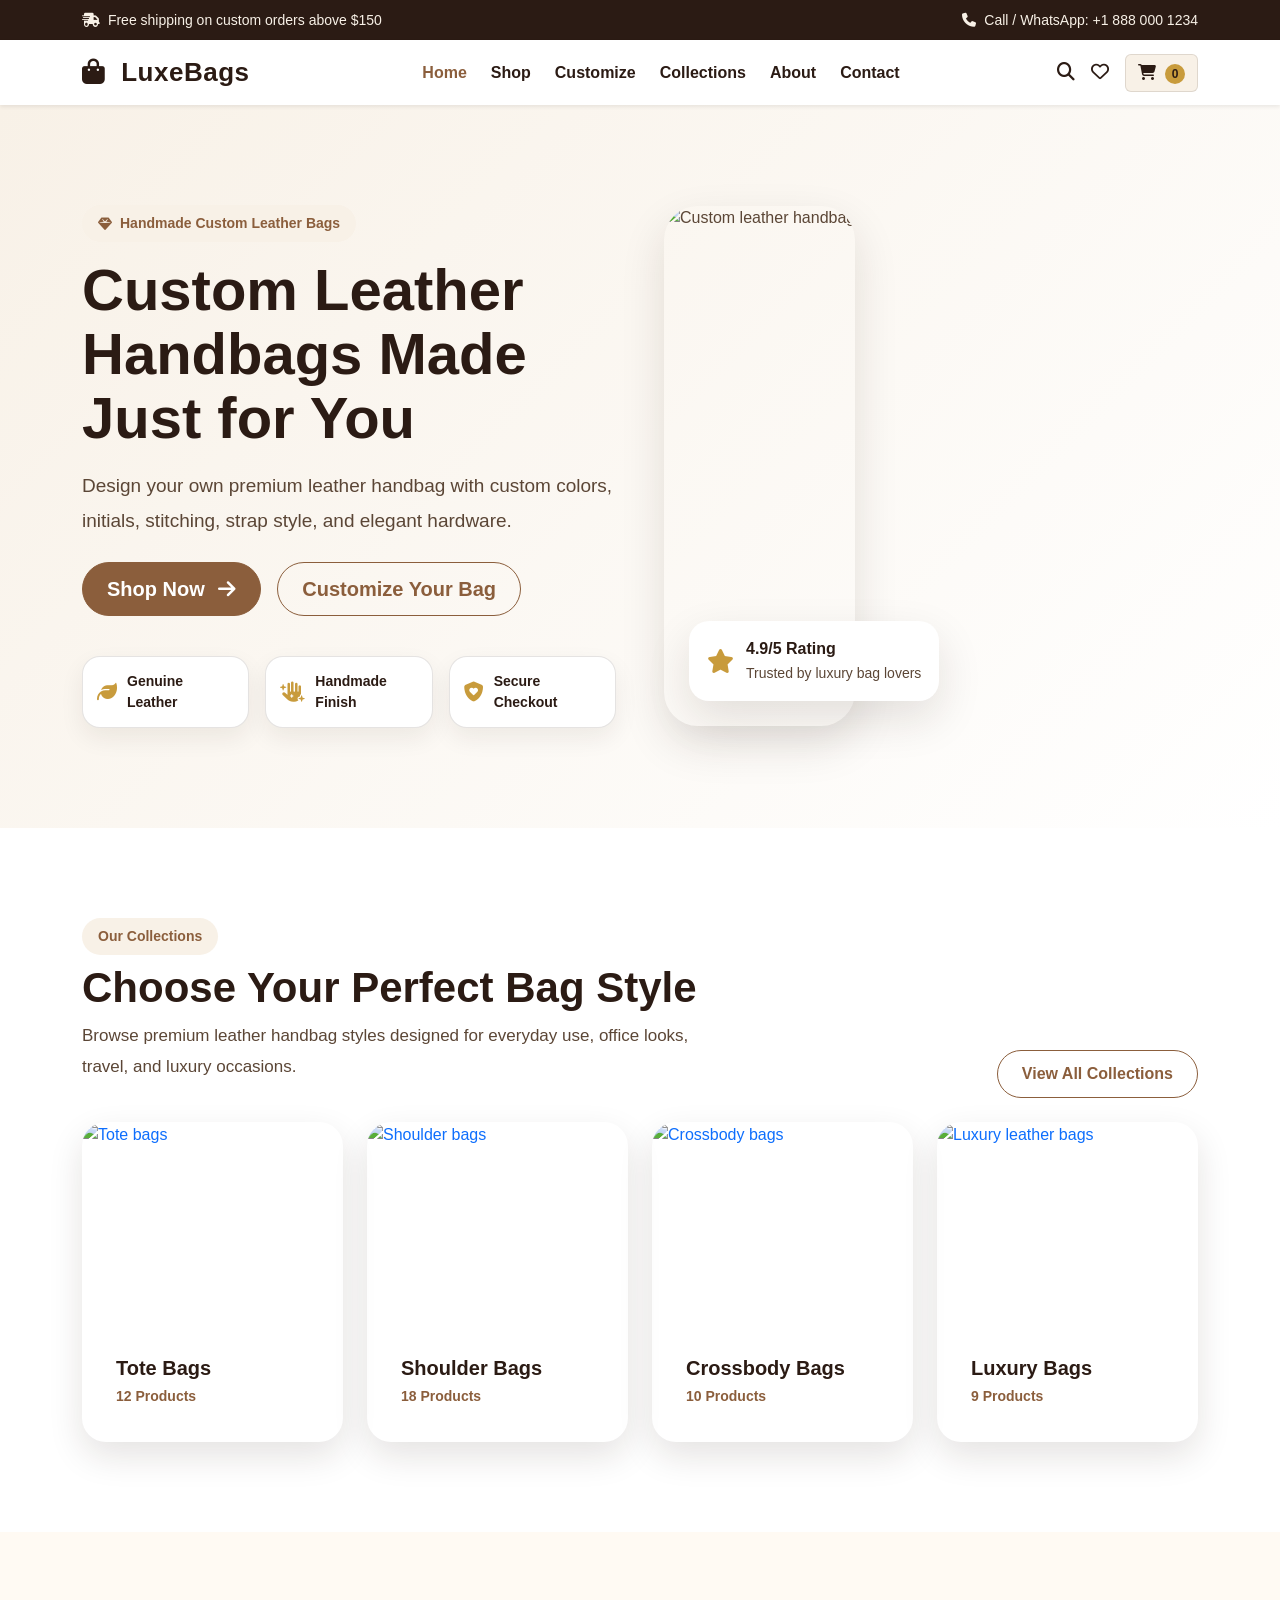
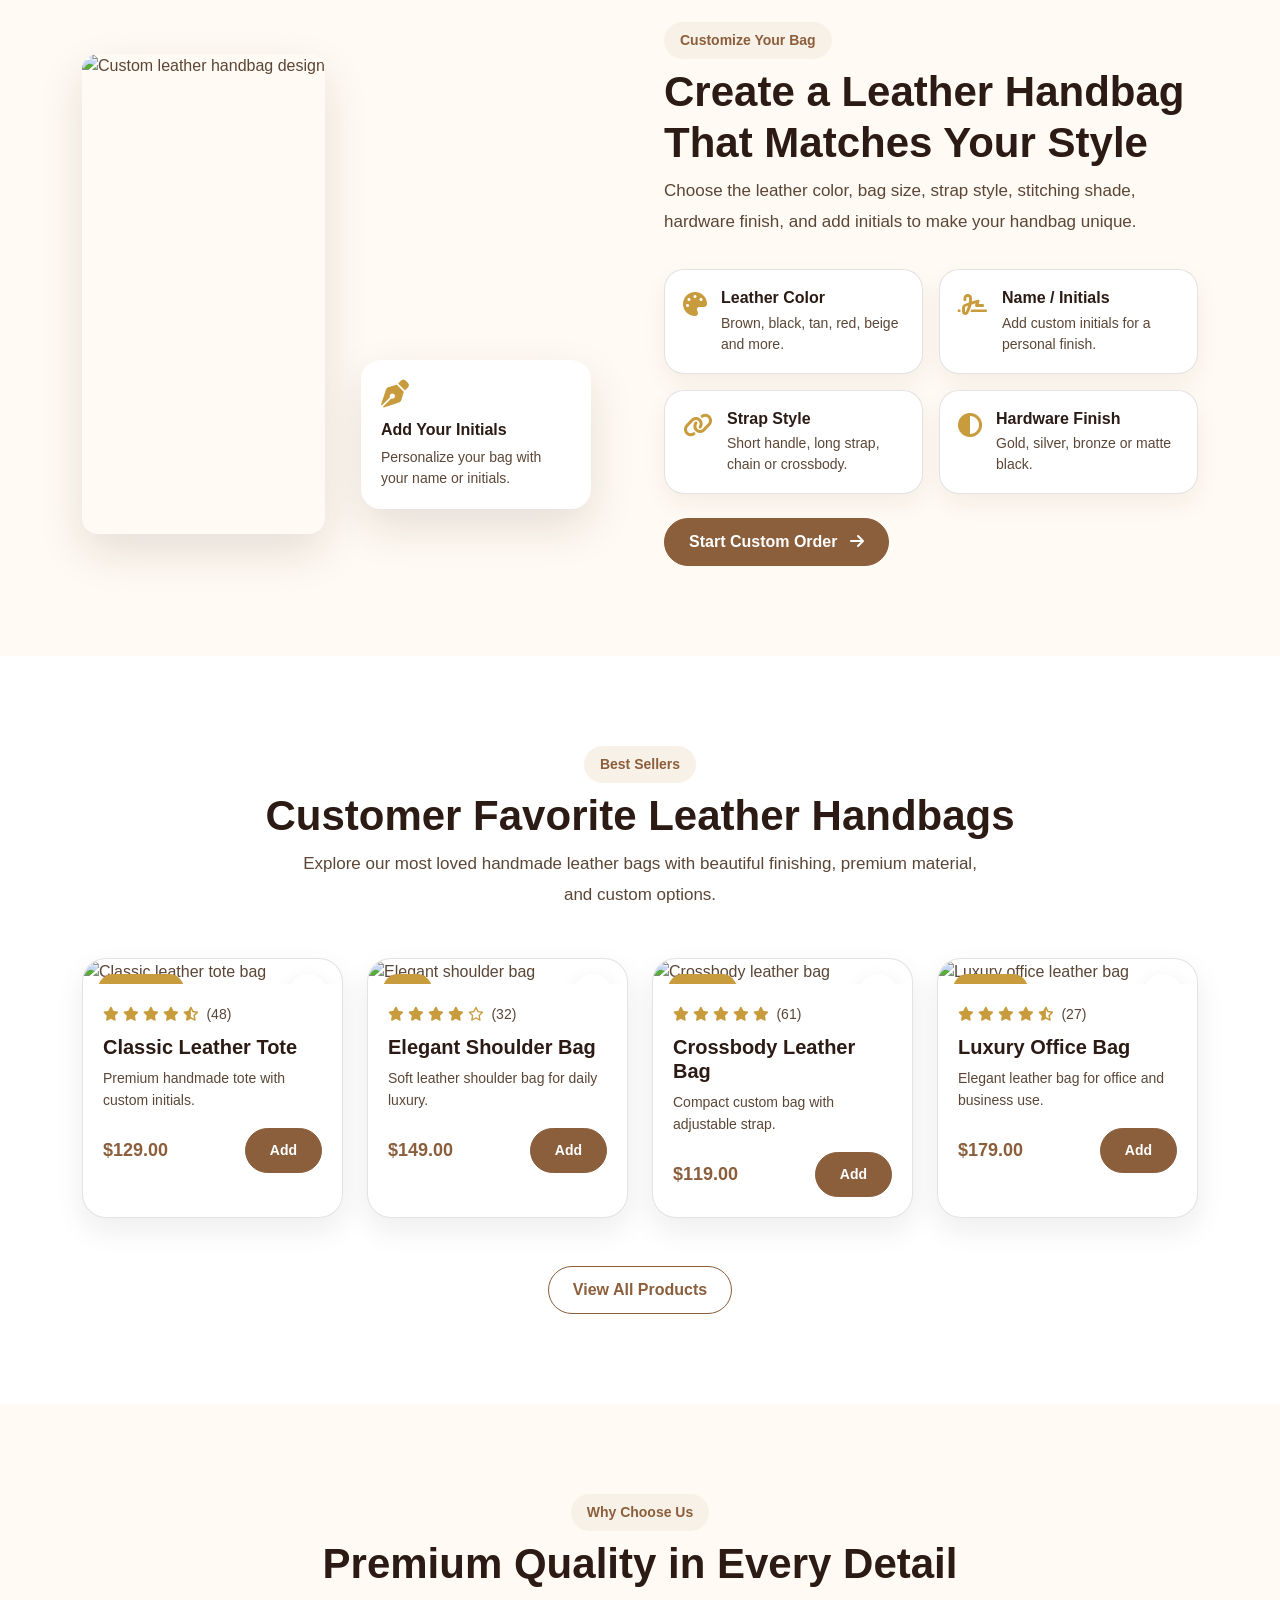
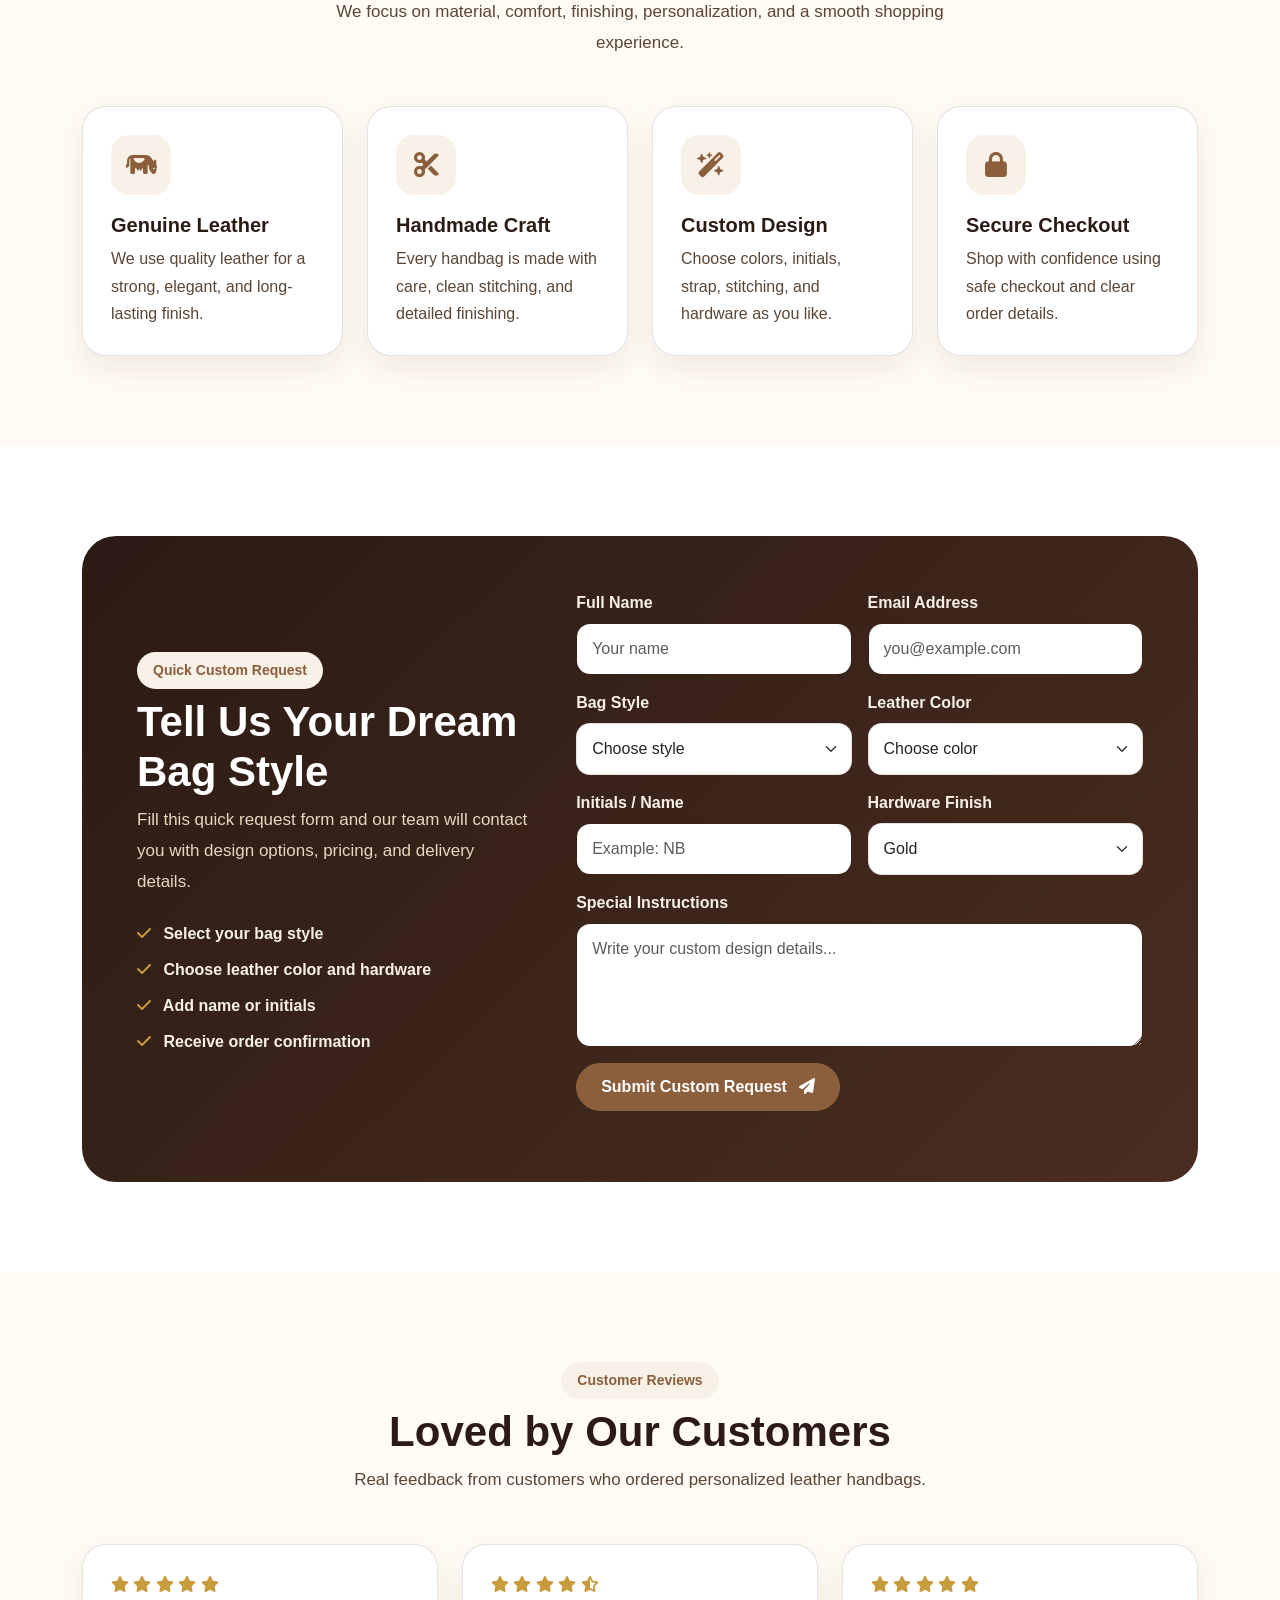
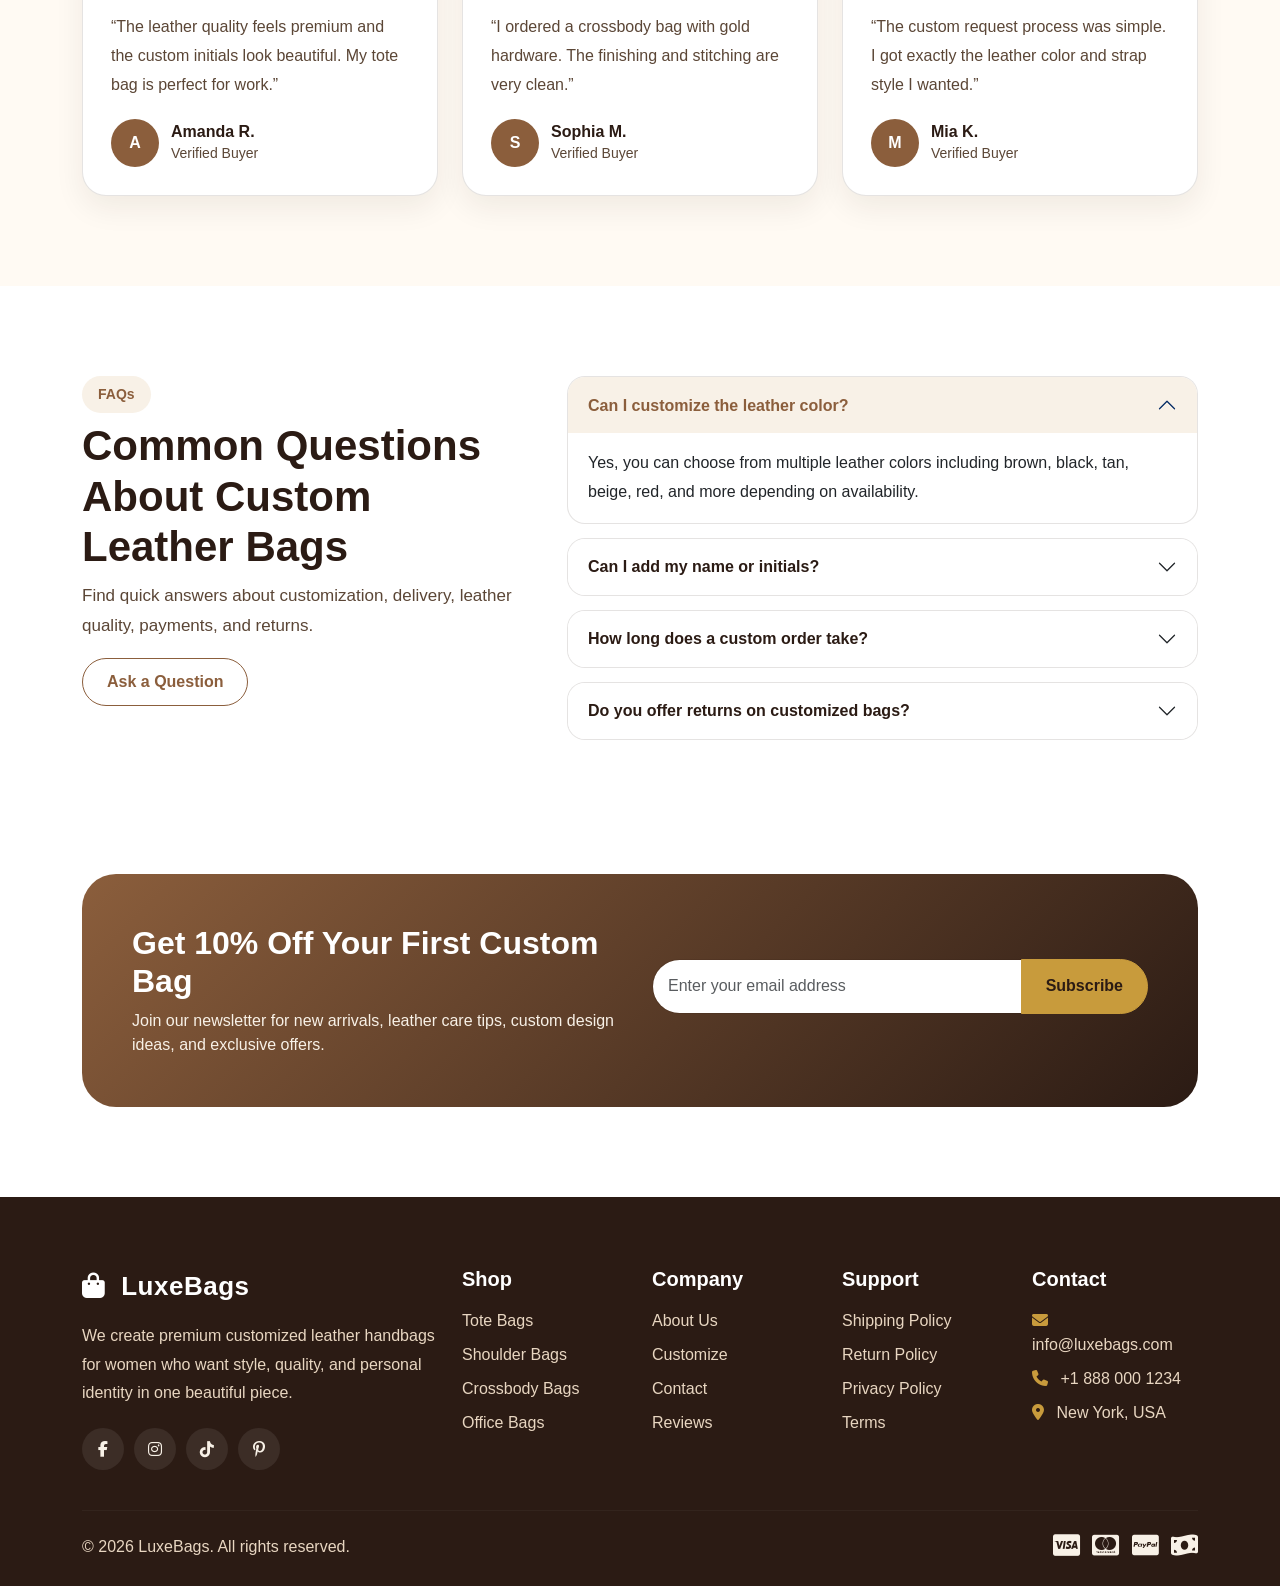
==== index.html @ 312cbdfe "new" ====
<!DOCTYPE html>
<html lang="en">
<head>
  <meta charset="UTF-8" />
  <meta name="viewport" content="width=device-width, initial-scale=1.0" />

  <title>Custom Leather Handbags | Handmade Luxury Bags</title>

  <meta name="description" content="Shop premium customized leather handbags. Choose your style, leather color, initials, strap, and hardware for a bag made just for you." />

  <!-- Bootstrap CSS -->
  <link
    href="https://cdn.jsdelivr.net/npm/bootstrap@5.3.3/dist/css/bootstrap.min.css"
    rel="stylesheet"
  />

  <!-- Font Awesome Icons -->
  <link
    rel="stylesheet"
    href="https://cdnjs.cloudflare.com/ajax/libs/font-awesome/6.5.1/css/all.min.css"
  />

  <!-- Custom CSS -->
  <link rel="stylesheet" href="css/style.css" />
</head>

<body>

  <!-- Top Bar -->
  <div class="top-bar py-2">
    <div class="container">
      <div class="row align-items-center text-center text-md-start">
        <div class="col-md-6">
          <small>
            <i class="fa-solid fa-truck-fast me-1"></i>
            Free shipping on custom orders above $150
          </small>
        </div>
        <div class="col-md-6 text-md-end mt-2 mt-md-0">
          <small>
            <i class="fa-solid fa-phone me-1"></i>
            Call / WhatsApp: +1 888 000 1234
          </small>
        </div>
      </div>
    </div>
  </div>

  <!-- Navbar -->
  <nav class="navbar navbar-expand-lg bg-white shadow-sm sticky-top">
    <div class="container">
      <a class="navbar-brand fw-bold brand-logo" href="index.html">
        <i class="fa-solid fa-bag-shopping me-2"></i>
        LuxeBags
      </a>

      <button
        class="navbar-toggler"
        type="button"
        data-bs-toggle="collapse"
        data-bs-target="#mainNavbar"
        aria-controls="mainNavbar"
        aria-expanded="false"
        aria-label="Toggle navigation"
      >
        <span class="navbar-toggler-icon"></span>
      </button>

      <div class="collapse navbar-collapse" id="mainNavbar">
        <ul class="navbar-nav mx-auto mb-2 mb-lg-0 gap-lg-2">
          <li class="nav-item">
            <a class="nav-link active" href="index.html">Home</a>
          </li>

          <li class="nav-item">
            <a class="nav-link" href="shop.html">Shop</a>
          </li>

          <li class="nav-item">
            <a class="nav-link" href="customize.html">Customize</a>
          </li>

          <li class="nav-item">
            <a class="nav-link" href="#collections">Collections</a>
          </li>

          <li class="nav-item">
            <a class="nav-link" href="about.html">About</a>
          </li>

          <li class="nav-item">
            <a class="nav-link" href="contact.html">Contact</a>
          </li>
        </ul>

        <div class="d-flex align-items-center gap-3">
          <a href="shop.html" class="nav-icon">
            <i class="fa-solid fa-magnifying-glass"></i>
          </a>

          <a href="#" class="nav-icon">
            <i class="fa-regular fa-heart"></i>
          </a>

          <button
            class="btn cart-btn"
            type="button"
            data-bs-toggle="offcanvas"
            data-bs-target="#cartOffcanvas"
            aria-controls="cartOffcanvas"
          >
            <i class="fa-solid fa-cart-shopping"></i>
            <span class="cart-count" id="cartCount">0</span>
          </button>
        </div>
      </div>
    </div>
  </nav>

  <!-- Cart Offcanvas -->
  <div
    class="offcanvas offcanvas-end"
    tabindex="-1"
    id="cartOffcanvas"
    aria-labelledby="cartOffcanvasLabel"
  >
    <div class="offcanvas-header">
      <h5 class="offcanvas-title fw-bold" id="cartOffcanvasLabel">
        Your Cart
      </h5>
      <button
        type="button"
        class="btn-close"
        data-bs-dismiss="offcanvas"
        aria-label="Close"
      ></button>
    </div>

    <div class="offcanvas-body">
      <div id="cartItems">
        <div class="empty-cart text-center py-5">
          <i class="fa-solid fa-bag-shopping mb-3"></i>
          <h6>Your cart is empty</h6>
          <p class="text-muted small">
            Add your favorite leather handbags to cart.
          </p>
        </div>
      </div>

      <div class="cart-summary border-top pt-3 mt-3">
        <div class="d-flex justify-content-between mb-3">
          <strong>Total:</strong>
          <strong id="cartTotal">$0.00</strong>
        </div>

        <a href="cart.html" class="btn btn-main w-100 mb-2">
          View Cart
        </a>

        <a href="checkout.html" class="btn btn-outline-main w-100">
          Checkout
        </a>
      </div>
    </div>
  </div>

  <!-- Hero Section -->
  <header class="hero-section">
    <div class="container">
      <div class="row align-items-center g-5">
        <div class="col-lg-6">
          <span class="section-badge mb-3">
            <i class="fa-solid fa-gem me-2"></i>
            Handmade Custom Leather Bags
          </span>

          <h1 class="hero-title">
            Custom Leather Handbags Made Just for You
          </h1>

          <p class="hero-text">
            Design your own premium leather handbag with custom colors,
            initials, stitching, strap style, and elegant hardware.
          </p>

          <div class="d-flex flex-column flex-sm-row gap-3 mt-4">
            <a href="shop.html" class="btn btn-main btn-lg">
              Shop Now
              <i class="fa-solid fa-arrow-right ms-2"></i>
            </a>

            <a href="customize.html" class="btn btn-outline-main btn-lg">
              Customize Your Bag
            </a>
          </div>

          <div class="row g-3 mt-4">
            <div class="col-6 col-md-4">
              <div class="hero-feature">
                <i class="fa-solid fa-leaf"></i>
                <span>Genuine Leather</span>
              </div>
            </div>

            <div class="col-6 col-md-4">
              <div class="hero-feature">
                <i class="fa-solid fa-hand-sparkles"></i>
                <span>Handmade Finish</span>
              </div>
            </div>

            <div class="col-6 col-md-4">
              <div class="hero-feature">
                <i class="fa-solid fa-shield-heart"></i>
                <span>Secure Checkout</span>
              </div>
            </div>
          </div>
        </div>

        <div class="col-lg-6">
          <div class="hero-image-box">
            <img
              src="https://images.unsplash.com/photo-1590874103328-eac38a683ce7?auto=format&fit=crop&w=900&q=80"
              class="img-fluid hero-img"
              alt="Custom leather handbag"
            />

            <div class="hero-floating-card">
              <i class="fa-solid fa-star"></i>
              <div>
                <strong>4.9/5 Rating</strong>
                <small>Trusted by luxury bag lovers</small>
              </div>
            </div>
          </div>
        </div>
      </div>
    </div>
  </header>

  <!-- Categories -->
  <section class="section-padding" id="collections">
    <div class="container">
      <div class="row align-items-end mb-4">
        <div class="col-lg-7">
          <span class="section-badge">Our Collections</span>
          <h2 class="section-title mt-2">
            Choose Your Perfect Bag Style
          </h2>
          <p class="section-text">
            Browse premium leather handbag styles designed for everyday use,
            office looks, travel, and luxury occasions.
          </p>
        </div>

        <div class="col-lg-5 text-lg-end">
          <a href="shop.html" class="btn btn-outline-main">
            View All Collections
          </a>
        </div>
      </div>

      <div class="row g-4">
        <div class="col-6 col-lg-3">
          <a href="shop.html" class="category-card">
            <img
              src="https://images.unsplash.com/photo-1584917865442-de89df76afd3?auto=format&fit=crop&w=700&q=80"
              alt="Tote bags"
            />
            <div class="category-content">
              <h5>Tote Bags</h5>
              <span>12 Products</span>
            </div>
          </a>
        </div>

        <div class="col-6 col-lg-3">
          <a href="shop.html" class="category-card">
            <img
              src="https://images.unsplash.com/photo-1553062407-98eeb64c6a62?auto=format&fit=crop&w=700&q=80"
              alt="Shoulder bags"
            />
            <div class="category-content">
              <h5>Shoulder Bags</h5>
              <span>18 Products</span>
            </div>
          </a>
        </div>

        <div class="col-6 col-lg-3">
          <a href="shop.html" class="category-card">
            <img
              src="https://images.unsplash.com/photo-1548036328-c9fa89d128fa?auto=format&fit=crop&w=700&q=80"
              alt="Crossbody bags"
            />
            <div class="category-content">
              <h5>Crossbody Bags</h5>
              <span>10 Products</span>
            </div>
          </a>
        </div>

        <div class="col-6 col-lg-3">
          <a href="shop.html" class="category-card">
            <img
              src="https://images.unsplash.com/photo-1605733160314-4fc7dac4bb16?auto=format&fit=crop&w=700&q=80"
              alt="Luxury leather bags"
            />
            <div class="category-content">
              <h5>Luxury Bags</h5>
              <span>9 Products</span>
            </div>
          </a>
        </div>
      </div>
    </div>
  </section>

  <!-- Customize Section -->
  <section class="customize-section section-padding">
    <div class="container">
      <div class="row g-5 align-items-center">
        <div class="col-lg-6">
          <div class="customize-img-grid">
            <img
              src="https://images.unsplash.com/photo-1594223274512-ad4803739b7c?auto=format&fit=crop&w=800&q=80"
              class="img-fluid rounded-4"
              alt="Custom leather handbag design"
            />

            <div class="customize-mini-card">
              <i class="fa-solid fa-pen-nib"></i>
              <h6>Add Your Initials</h6>
              <p>Personalize your bag with your name or initials.</p>
            </div>
          </div>
        </div>

        <div class="col-lg-6">
          <span class="section-badge">Customize Your Bag</span>

          <h2 class="section-title mt-2">
            Create a Leather Handbag That Matches Your Style
          </h2>

          <p class="section-text">
            Choose the leather color, bag size, strap style, stitching shade,
            hardware finish, and add initials to make your handbag unique.
          </p>

          <div class="row g-3 mt-3">
            <div class="col-sm-6">
              <div class="custom-option">
                <i class="fa-solid fa-palette"></i>
                <div>
                  <h6>Leather Color</h6>
                  <p>Brown, black, tan, red, beige and more.</p>
                </div>
              </div>
            </div>

            <div class="col-sm-6">
              <div class="custom-option">
                <i class="fa-solid fa-signature"></i>
                <div>
                  <h6>Name / Initials</h6>
                  <p>Add custom initials for a personal finish.</p>
                </div>
              </div>
            </div>

            <div class="col-sm-6">
              <div class="custom-option">
                <i class="fa-solid fa-link"></i>
                <div>
                  <h6>Strap Style</h6>
                  <p>Short handle, long strap, chain or crossbody.</p>
                </div>
              </div>
            </div>

            <div class="col-sm-6">
              <div class="custom-option">
                <i class="fa-solid fa-circle-half-stroke"></i>
                <div>
                  <h6>Hardware Finish</h6>
                  <p>Gold, silver, bronze or matte black.</p>
                </div>
              </div>
            </div>
          </div>

          <a href="customize.html" class="btn btn-main mt-4">
            Start Custom Order
            <i class="fa-solid fa-arrow-right ms-2"></i>
          </a>
        </div>
      </div>
    </div>
  </section>

  <!-- Best Selling Products -->
  <section class="section-padding">
    <div class="container">
      <div class="text-center mb-5">
        <span class="section-badge">Best Sellers</span>
        <h2 class="section-title mt-2">
          Customer Favorite Leather Handbags
        </h2>
        <p class="section-text mx-auto">
          Explore our most loved handmade leather bags with beautiful finishing,
          premium material, and custom options.
        </p>
      </div>

      <div class="row g-4">

        <!-- Product 1 -->
        <div class="col-sm-6 col-lg-3">
          <div class="product-card">
            <div class="product-img-box">
              <img
                src="https://images.unsplash.com/photo-1590874103328-eac38a683ce7?auto=format&fit=crop&w=700&q=80"
                alt="Classic leather tote bag"
              />

              <span class="product-label">Best Seller</span>

              <div class="product-actions">
                <button class="product-action-btn">
                  <i class="fa-regular fa-heart"></i>
                </button>

                <button class="product-action-btn">
                  <i class="fa-regular fa-eye"></i>
                </button>
              </div>
            </div>

            <div class="product-content">
              <div class="product-rating">
                <i class="fa-solid fa-star"></i>
                <i class="fa-solid fa-star"></i>
                <i class="fa-solid fa-star"></i>
                <i class="fa-solid fa-star"></i>
                <i class="fa-solid fa-star-half-stroke"></i>
                <span>(48)</span>
              </div>

              <h5>Classic Leather Tote</h5>
              <p>Premium handmade tote with custom initials.</p>

              <div class="d-flex justify-content-between align-items-center">
                <strong class="product-price">$129.00</strong>

                <button
                  class="btn btn-sm btn-main add-to-cart"
                  data-name="Classic Leather Tote"
                  data-price="129"
                >
                  Add
                </button>
              </div>
            </div>
          </div>
        </div>

        <!-- Product 2 -->
        <div class="col-sm-6 col-lg-3">
          <div class="product-card">
            <div class="product-img-box">
              <img
                src="https://images.unsplash.com/photo-1553062407-98eeb64c6a62?auto=format&fit=crop&w=700&q=80"
                alt="Elegant shoulder bag"
              />

              <span class="product-label">New</span>

              <div class="product-actions">
                <button class="product-action-btn">
                  <i class="fa-regular fa-heart"></i>
                </button>

                <button class="product-action-btn">
                  <i class="fa-regular fa-eye"></i>
                </button>
              </div>
            </div>

            <div class="product-content">
              <div class="product-rating">
                <i class="fa-solid fa-star"></i>
                <i class="fa-solid fa-star"></i>
                <i class="fa-solid fa-star"></i>
                <i class="fa-solid fa-star"></i>
                <i class="fa-regular fa-star"></i>
                <span>(32)</span>
              </div>

              <h5>Elegant Shoulder Bag</h5>
              <p>Soft leather shoulder bag for daily luxury.</p>

              <div class="d-flex justify-content-between align-items-center">
                <strong class="product-price">$149.00</strong>

                <button
                  class="btn btn-sm btn-main add-to-cart"
                  data-name="Elegant Shoulder Bag"
                  data-price="149"
                >
                  Add
                </button>
              </div>
            </div>
          </div>
        </div>

        <!-- Product 3 -->
        <div class="col-sm-6 col-lg-3">
          <div class="product-card">
            <div class="product-img-box">
              <img
                src="https://images.unsplash.com/photo-1548036328-c9fa89d128fa?auto=format&fit=crop&w=700&q=80"
                alt="Crossbody leather bag"
              />

              <span class="product-label">Custom</span>

              <div class="product-actions">
                <button class="product-action-btn">
                  <i class="fa-regular fa-heart"></i>
                </button>

                <button class="product-action-btn">
                  <i class="fa-regular fa-eye"></i>
                </button>
              </div>
            </div>

            <div class="product-content">
              <div class="product-rating">
                <i class="fa-solid fa-star"></i>
                <i class="fa-solid fa-star"></i>
                <i class="fa-solid fa-star"></i>
                <i class="fa-solid fa-star"></i>
                <i class="fa-solid fa-star"></i>
                <span>(61)</span>
              </div>

              <h5>Crossbody Leather Bag</h5>
              <p>Compact custom bag with adjustable strap.</p>

              <div class="d-flex justify-content-between align-items-center">
                <strong class="product-price">$119.00</strong>

                <button
                  class="btn btn-sm btn-main add-to-cart"
                  data-name="Crossbody Leather Bag"
                  data-price="119"
                >
                  Add
                </button>
              </div>
            </div>
          </div>
        </div>

        <!-- Product 4 -->
        <div class="col-sm-6 col-lg-3">
          <div class="product-card">
            <div class="product-img-box">
              <img
                src="https://images.unsplash.com/photo-1605733160314-4fc7dac4bb16?auto=format&fit=crop&w=700&q=80"
                alt="Luxury office leather bag"
              />

              <span class="product-label">Premium</span>

              <div class="product-actions">
                <button class="product-action-btn">
                  <i class="fa-regular fa-heart"></i>
                </button>

                <button class="product-action-btn">
                  <i class="fa-regular fa-eye"></i>
                </button>
              </div>
            </div>

            <div class="product-content">
              <div class="product-rating">
                <i class="fa-solid fa-star"></i>
                <i class="fa-solid fa-star"></i>
                <i class="fa-solid fa-star"></i>
                <i class="fa-solid fa-star"></i>
                <i class="fa-solid fa-star-half-stroke"></i>
                <span>(27)</span>
              </div>

              <h5>Luxury Office Bag</h5>
              <p>Elegant leather bag for office and business use.</p>

              <div class="d-flex justify-content-between align-items-center">
                <strong class="product-price">$179.00</strong>

                <button
                  class="btn btn-sm btn-main add-to-cart"
                  data-name="Luxury Office Bag"
                  data-price="179"
                >
                  Add
                </button>
              </div>
            </div>
          </div>
        </div>

      </div>

      <div class="text-center mt-5">
        <a href="shop.html" class="btn btn-outline-main">
          View All Products
        </a>
      </div>
    </div>
  </section>

  <!-- Why Choose Us -->
  <section class="why-section section-padding">
    <div class="container">
      <div class="text-center mb-5">
        <span class="section-badge">Why Choose Us</span>
        <h2 class="section-title mt-2">
          Premium Quality in Every Detail
        </h2>
        <p class="section-text mx-auto">
          We focus on material, comfort, finishing, personalization, and a smooth
          shopping experience.
        </p>
      </div>

      <div class="row g-4">
        <div class="col-md-6 col-lg-3">
          <div class="why-card">
            <i class="fa-solid fa-cow"></i>
            <h5>Genuine Leather</h5>
            <p>
              We use quality leather for a strong, elegant, and long-lasting finish.
            </p>
          </div>
        </div>

        <div class="col-md-6 col-lg-3">
          <div class="why-card">
            <i class="fa-solid fa-scissors"></i>
            <h5>Handmade Craft</h5>
            <p>
              Every handbag is made with care, clean stitching, and detailed finishing.
            </p>
          </div>
        </div>

        <div class="col-md-6 col-lg-3">
          <div class="why-card">
            <i class="fa-solid fa-wand-magic-sparkles"></i>
            <h5>Custom Design</h5>
            <p>
              Choose colors, initials, strap, stitching, and hardware as you like.
            </p>
          </div>
        </div>

        <div class="col-md-6 col-lg-3">
          <div class="why-card">
            <i class="fa-solid fa-lock"></i>
            <h5>Secure Checkout</h5>
            <p>
              Shop with confidence using safe checkout and clear order details.
            </p>
          </div>
        </div>
      </div>
    </div>
  </section>

  <!-- Custom Order Form Preview -->
  <section class="section-padding">
    <div class="container">
      <div class="custom-form-box">
        <div class="row g-5 align-items-center">
          <div class="col-lg-5">
            <span class="section-badge">Quick Custom Request</span>

            <h2 class="section-title mt-2">
              Tell Us Your Dream Bag Style
            </h2>

            <p class="section-text">
              Fill this quick request form and our team will contact you with
              design options, pricing, and delivery details.
            </p>

            <ul class="custom-list">
              <li>
                <i class="fa-solid fa-check"></i>
                Select your bag style
              </li>
              <li>
                <i class="fa-solid fa-check"></i>
                Choose leather color and hardware
              </li>
              <li>
                <i class="fa-solid fa-check"></i>
                Add name or initials
              </li>
              <li>
                <i class="fa-solid fa-check"></i>
                Receive order confirmation
              </li>
            </ul>
          </div>

          <div class="col-lg-7">
            <form class="row g-3" id="customRequestForm">
              <div class="col-md-6">
                <label class="form-label">Full Name</label>
                <input
                  type="text"
                  class="form-control"
                  placeholder="Your name"
                  required
                />
              </div>

              <div class="col-md-6">
                <label class="form-label">Email Address</label>
                <input
                  type="email"
                  class="form-control"
                  placeholder="you@example.com"
                  required
                />
              </div>

              <div class="col-md-6">
                <label class="form-label">Bag Style</label>
                <select class="form-select" required>
                  <option value="">Choose style</option>
                  <option>Tote Bag</option>
                  <option>Shoulder Bag</option>
                  <option>Crossbody Bag</option>
                  <option>Office Bag</option>
                  <option>Mini Bag</option>
                </select>
              </div>

              <div class="col-md-6">
                <label class="form-label">Leather Color</label>
                <select class="form-select" required>
                  <option value="">Choose color</option>
                  <option>Classic Brown</option>
                  <option>Black</option>
                  <option>Tan</option>
                  <option>Beige</option>
                  <option>Red</option>
                </select>
              </div>

              <div class="col-md-6">
                <label class="form-label">Initials / Name</label>
                <input
                  type="text"
                  class="form-control"
                  placeholder="Example: NB"
                />
              </div>

              <div class="col-md-6">
                <label class="form-label">Hardware Finish</label>
                <select class="form-select">
                  <option>Gold</option>
                  <option>Silver</option>
                  <option>Bronze</option>
                  <option>Matte Black</option>
                </select>
              </div>

              <div class="col-12">
                <label class="form-label">Special Instructions</label>
                <textarea
                  class="form-control"
                  rows="4"
                  placeholder="Write your custom design details..."
                ></textarea>
              </div>

              <div class="col-12">
                <button type="submit" class="btn btn-main">
                  Submit Custom Request
                  <i class="fa-solid fa-paper-plane ms-2"></i>
                </button>
              </div>

              <div class="col-12">
                <p class="form-message mb-0" id="formMessage"></p>
              </div>
            </form>
          </div>
        </div>
      </div>
    </div>
  </section>

  <!-- Reviews -->
  <section class="reviews-section section-padding">
    <div class="container">
      <div class="text-center mb-5">
        <span class="section-badge">Customer Reviews</span>
        <h2 class="section-title mt-2">
          Loved by Our Customers
        </h2>
        <p class="section-text mx-auto">
          Real feedback from customers who ordered personalized leather handbags.
        </p>
      </div>

      <div class="row g-4">
        <div class="col-md-6 col-lg-4">
          <div class="review-card">
            <div class="review-stars">
              <i class="fa-solid fa-star"></i>
              <i class="fa-solid fa-star"></i>
              <i class="fa-solid fa-star"></i>
              <i class="fa-solid fa-star"></i>
              <i class="fa-solid fa-star"></i>
            </div>

            <p>
              “The leather quality feels premium and the custom initials look
              beautiful. My tote bag is perfect for work.”
            </p>

            <div class="review-user">
              <div class="review-avatar">A</div>
              <div>
                <h6>Amanda R.</h6>
                <small>Verified Buyer</small>
              </div>
            </div>
          </div>
        </div>

        <div class="col-md-6 col-lg-4">
          <div class="review-card">
            <div class="review-stars">
              <i class="fa-solid fa-star"></i>
              <i class="fa-solid fa-star"></i>
              <i class="fa-solid fa-star"></i>
              <i class="fa-solid fa-star"></i>
              <i class="fa-solid fa-star-half-stroke"></i>
            </div>

            <p>
              “I ordered a crossbody bag with gold hardware. The finishing and
              stitching are very clean.”
            </p>

            <div class="review-user">
              <div class="review-avatar">S</div>
              <div>
                <h6>Sophia M.</h6>
                <small>Verified Buyer</small>
              </div>
            </div>
          </div>
        </div>

        <div class="col-md-6 col-lg-4">
          <div class="review-card">
            <div class="review-stars">
              <i class="fa-solid fa-star"></i>
              <i class="fa-solid fa-star"></i>
              <i class="fa-solid fa-star"></i>
              <i class="fa-solid fa-star"></i>
              <i class="fa-solid fa-star"></i>
            </div>

            <p>
              “The custom request process was simple. I got exactly the leather
              color and strap style I wanted.”
            </p>

            <div class="review-user">
              <div class="review-avatar">M</div>
              <div>
                <h6>Mia K.</h6>
                <small>Verified Buyer</small>
              </div>
            </div>
          </div>
        </div>
      </div>
    </div>
  </section>

  <!-- FAQ -->
  <section class="section-padding">
    <div class="container">
      <div class="row g-5">
        <div class="col-lg-5">
          <span class="section-badge">FAQs</span>
          <h2 class="section-title mt-2">
            Common Questions About Custom Leather Bags
          </h2>
          <p class="section-text">
            Find quick answers about customization, delivery, leather quality,
            payments, and returns.
          </p>

          <a href="contact.html" class="btn btn-outline-main">
            Ask a Question
          </a>
        </div>

        <div class="col-lg-7">
          <div class="accordion custom-accordion" id="homeFaq">

            <div class="accordion-item">
              <h2 class="accordion-header" id="faqOneHeading">
                <button
                  class="accordion-button"
                  type="button"
                  data-bs-toggle="collapse"
                  data-bs-target="#faqOne"
                  aria-expanded="true"
                  aria-controls="faqOne"
                >
                  Can I customize the leather color?
                </button>
              </h2>

              <div
                id="faqOne"
                class="accordion-collapse collapse show"
                aria-labelledby="faqOneHeading"
                data-bs-parent="#homeFaq"
              >
                <div class="accordion-body">
                  Yes, you can choose from multiple leather colors including
                  brown, black, tan, beige, red, and more depending on availability.
                </div>
              </div>
            </div>

            <div class="accordion-item">
              <h2 class="accordion-header" id="faqTwoHeading">
                <button
                  class="accordion-button collapsed"
                  type="button"
                  data-bs-toggle="collapse"
                  data-bs-target="#faqTwo"
                  aria-expanded="false"
                  aria-controls="faqTwo"
                >
                  Can I add my name or initials?
                </button>
              </h2>

              <div
                id="faqTwo"
                class="accordion-collapse collapse"
                aria-labelledby="faqTwoHeading"
                data-bs-parent="#homeFaq"
              >
                <div class="accordion-body">
                  Yes, you can add your initials or name to selected handbags for
                  a personalized luxury finish.
                </div>
              </div>
            </div>

            <div class="accordion-item">
              <h2 class="accordion-header" id="faqThreeHeading">
                <button
                  class="accordion-button collapsed"
                  type="button"
                  data-bs-toggle="collapse"
                  data-bs-target="#faqThree"
                  aria-expanded="false"
                  aria-controls="faqThree"
                >
                  How long does a custom order take?
                </button>
              </h2>

              <div
                id="faqThree"
                class="accordion-collapse collapse"
                aria-labelledby="faqThreeHeading"
                data-bs-parent="#homeFaq"
              >
                <div class="accordion-body">
                  Custom orders usually take 7 to 14 business days depending on
                  design details, material availability, and delivery location.
                </div>
              </div>
            </div>

            <div class="accordion-item">
              <h2 class="accordion-header" id="faqFourHeading">
                <button
                  class="accordion-button collapsed"
                  type="button"
                  data-bs-toggle="collapse"
                  data-bs-target="#faqFour"
                  aria-expanded="false"
                  aria-controls="faqFour"
                >
                  Do you offer returns on customized bags?
                </button>
              </h2>

              <div
                id="faqFour"
                class="accordion-collapse collapse"
                aria-labelledby="faqFourHeading"
                data-bs-parent="#homeFaq"
              >
                <div class="accordion-body">
                  Since custom bags are made according to customer choices,
                  returns may depend on the issue. Damaged or incorrect items
                  can be reviewed by our support team.
                </div>
              </div>
            </div>

          </div>
        </div>
      </div>
    </div>
  </section>

  <!-- Newsletter -->
  <section class="newsletter-section">
    <div class="container">
      <div class="newsletter-box">
        <div class="row align-items-center g-4">
          <div class="col-lg-6">
            <h2>Get 10% Off Your First Custom Bag</h2>
            <p>
              Join our newsletter for new arrivals, leather care tips, custom
              design ideas, and exclusive offers.
            </p>
          </div>

          <div class="col-lg-6">
            <form class="newsletter-form" id="newsletterForm">
              <div class="input-group">
                <input
                  type="email"
                  class="form-control"
                  placeholder="Enter your email address"
                  required
                />

                <button class="btn btn-main" type="submit">
                  Subscribe
                </button>
              </div>

              <p class="newsletter-message mb-0 mt-2" id="newsletterMessage"></p>
            </form>
          </div>
        </div>
      </div>
    </div>
  </section>

  <!-- Footer -->
  <footer class="footer-section">
    <div class="container">
      <div class="row g-4">
        <div class="col-lg-4">
          <a class="footer-logo" href="index.html">
            <i class="fa-solid fa-bag-shopping me-2"></i>
            LuxeBags
          </a>

          <p class="footer-text mt-3">
            We create premium customized leather handbags for women who want
            style, quality, and personal identity in one beautiful piece.
          </p>

          <div class="footer-social">
            <a href="#">
              <i class="fa-brands fa-facebook-f"></i>
            </a>

            <a href="#">
              <i class="fa-brands fa-instagram"></i>
            </a>

            <a href="#">
              <i class="fa-brands fa-tiktok"></i>
            </a>

            <a href="#">
              <i class="fa-brands fa-pinterest-p"></i>
            </a>
          </div>
        </div>

        <div class="col-6 col-lg-2">
          <h5>Shop</h5>
          <ul class="footer-links">
            <li><a href="shop.html">Tote Bags</a></li>
            <li><a href="shop.html">Shoulder Bags</a></li>
            <li><a href="shop.html">Crossbody Bags</a></li>
            <li><a href="shop.html">Office Bags</a></li>
          </ul>
        </div>

        <div class="col-6 col-lg-2">
          <h5>Company</h5>
          <ul class="footer-links">
            <li><a href="about.html">About Us</a></li>
            <li><a href="customize.html">Customize</a></li>
            <li><a href="contact.html">Contact</a></li>
            <li><a href="#">Reviews</a></li>
          </ul>
        </div>

        <div class="col-6 col-lg-2">
          <h5>Support</h5>
          <ul class="footer-links">
            <li><a href="#">Shipping Policy</a></li>
            <li><a href="#">Return Policy</a></li>
            <li><a href="#">Privacy Policy</a></li>
            <li><a href="#">Terms</a></li>
          </ul>
        </div>

        <div class="col-6 col-lg-2">
          <h5>Contact</h5>
          <ul class="footer-contact">
            <li>
              <i class="fa-solid fa-envelope"></i>
              info@luxebags.com
            </li>

            <li>
              <i class="fa-solid fa-phone"></i>
              +1 888 000 1234
            </li>

            <li>
              <i class="fa-solid fa-location-dot"></i>
              New York, USA
            </li>
          </ul>
        </div>
      </div>

      <hr class="footer-line" />

      <div class="row align-items-center">
        <div class="col-md-6 text-center text-md-start">
          <p class="copyright mb-0">
            © 2026 LuxeBags. All rights reserved.
          </p>
        </div>

        <div class="col-md-6 text-center text-md-end mt-2 mt-md-0">
          <p class="payment-text mb-0">
            <i class="fa-brands fa-cc-visa"></i>
            <i class="fa-brands fa-cc-mastercard"></i>
            <i class="fa-brands fa-cc-paypal"></i>
            <i class="fa-solid fa-money-bill-wave"></i>
          </p>
        </div>
      </div>
    </div>
  </footer>

  <!-- Bootstrap JS -->
  <script
    src="https://cdn.jsdelivr.net/npm/bootstrap@5.3.3/dist/js/bootstrap.bundle.min.js"
  ></script>

  <!-- Custom JS -->
  <script src="script.js"></script>
</body>
</html>
---- css/style.css ----
:root {
  --cream: #f8f1e7;
  --leather: #8b5e3c;
  --dark: #2b1b14;
  --gold: #c89b3c;
  --beige: #e8d6c1;
  --white: #ffffff;
  --text: #5b4636;
  --light-bg: #fffaf3;
  --border: rgba(43, 27, 20, 0.12);
  --shadow: 0 18px 45px rgba(43, 27, 20, 0.12);
}

* {
  box-sizing: border-box;
}

body {
  font-family: Arial, sans-serif;
  color: var(--text);
  background-color: var(--white);
  overflow-x: hidden;
}

a {
  text-decoration: none;
}

img {
  max-width: 100%;
}

.top-bar {
  background-color: var(--dark);
  color: var(--cream);
}

.brand-logo,
.footer-logo {
  color: var(--dark);
  font-size: 26px;
  letter-spacing: 0.5px;
}

.brand-logo:hover,
.footer-logo:hover {
  color: var(--leather);
}

.navbar .nav-link {
  color: var(--dark);
  font-weight: 600;
}

.navbar .nav-link:hover,
.navbar .nav-link.active {
  color: var(--leather);
}

.nav-icon {
  color: var(--dark);
  font-size: 18px;
}

.nav-icon:hover {
  color: var(--leather);
}

.cart-btn {
  background-color: var(--cream);
  color: var(--dark);
  border: 1px solid var(--border);
  position: relative;
}

.cart-btn:hover {
  background-color: var(--leather);
  color: var(--white);
}

.cart-count {
  min-width: 20px;
  height: 20px;
  background-color: var(--gold);
  color: var(--dark);
  border-radius: 50px;
  font-size: 12px;
  font-weight: 700;
  display: inline-flex;
  align-items: center;
  justify-content: center;
  margin-left: 5px;
}

.btn-main {
  background-color: var(--leather);
  color: var(--white);
  border: 1px solid var(--leather);
  border-radius: 50px;
  padding: 11px 24px;
  font-weight: 700;
}

.btn-main:hover {
  background-color: var(--dark);
  color: var(--white);
  border-color: var(--dark);
}

.btn-outline-main {
  background-color: transparent;
  color: var(--leather);
  border: 1px solid var(--leather);
  border-radius: 50px;
  padding: 11px 24px;
  font-weight: 700;
}

.btn-outline-main:hover {
  background-color: var(--leather);
  color: var(--white);
}

.section-padding {
  padding: 90px 0;
}

.section-badge {
  display: inline-flex;
  align-items: center;
  background-color: var(--cream);
  color: var(--leather);
  padding: 8px 16px;
  border-radius: 50px;
  font-size: 14px;
  font-weight: 700;
}

.section-title {
  color: var(--dark);
  font-weight: 800;
  font-size: 42px;
  line-height: 1.2;
}

.section-text {
  color: var(--text);
  font-size: 17px;
  line-height: 1.8;
  max-width: 680px;
}

.hero-section {
  background: linear-gradient(135deg, var(--cream), #ffffff);
  padding: 100px 0;
}

.hero-title {
  color: var(--dark);
  font-size: 58px;
  font-weight: 900;
  line-height: 1.1;
}

.hero-text {
  font-size: 19px;
  line-height: 1.8;
  margin-top: 20px;
  max-width: 600px;
}

.hero-feature {
  background-color: var(--white);
  border: 1px solid var(--border);
  border-radius: 18px;
  padding: 14px;
  display: flex;
  align-items: center;
  gap: 10px;
  box-shadow: 0 10px 25px rgba(43, 27, 20, 0.07);
  height: 100%;
}

.hero-feature i {
  color: var(--gold);
  font-size: 20px;
}

.hero-feature span {
  color: var(--dark);
  font-size: 14px;
  font-weight: 700;
}

.hero-image-box {
  position: relative;
}

.hero-img {
  border-radius: 34px;
  box-shadow: var(--shadow);
  min-height: 520px;
  object-fit: cover;
}

.hero-floating-card {
  position: absolute;
  left: 25px;
  bottom: 25px;
  background-color: var(--white);
  border-radius: 20px;
  padding: 16px 18px;
  display: flex;
  align-items: center;
  gap: 12px;
  box-shadow: var(--shadow);
}

.hero-floating-card i {
  color: var(--gold);
  font-size: 24px;
}

.hero-floating-card strong {
  color: var(--dark);
  display: block;
}

.hero-floating-card small {
  color: var(--text);
}

.category-card {
  display: block;
  border-radius: 24px;
  overflow: hidden;
  position: relative;
  min-height: 320px;
  box-shadow: 0 14px 35px rgba(43, 27, 20, 0.12);
}

.category-card img {
  width: 100%;
  height: 320px;
  object-fit: cover;
  transition: 0.4s ease;
}

.category-card:hover img {
  transform: scale(1.08);
}

.category-content {
  position: absolute;
  left: 18px;
  right: 18px;
  bottom: 18px;
  background-color: rgba(255, 255, 255, 0.92);
  border-radius: 18px;
  padding: 16px;
}

.category-content h5 {
  color: var(--dark);
  font-weight: 800;
  margin-bottom: 4px;
}

.category-content span {
  color: var(--leather);
  font-size: 14px;
  font-weight: 700;
}

.customize-section,
.why-section,
.reviews-section {
  background-color: var(--light-bg);
}

.customize-img-grid {
  position: relative;
}

.customize-img-grid img {
  min-height: 480px;
  object-fit: cover;
  box-shadow: var(--shadow);
}

.customize-mini-card {
  position: absolute;
  right: 25px;
  bottom: 25px;
  background-color: var(--white);
  border-radius: 20px;
  padding: 20px;
  max-width: 230px;
  box-shadow: var(--shadow);
}

.customize-mini-card i {
  color: var(--gold);
  font-size: 28px;
  margin-bottom: 12px;
}

.customize-mini-card h6 {
  color: var(--dark);
  font-weight: 800;
}

.customize-mini-card p {
  font-size: 14px;
  margin-bottom: 0;
}

.custom-option {
  background-color: var(--white);
  border: 1px solid var(--border);
  border-radius: 20px;
  padding: 18px;
  display: flex;
  gap: 14px;
  height: 100%;
  box-shadow: 0 10px 25px rgba(43, 27, 20, 0.06);
}

.custom-option i {
  color: var(--gold);
  font-size: 24px;
  margin-top: 4px;
}

.custom-option h6 {
  color: var(--dark);
  font-weight: 800;
  margin-bottom: 5px;
}

.custom-option p {
  font-size: 14px;
  margin-bottom: 0;
}

.product-card {
  background-color: var(--white);
  border: 1px solid var(--border);
  border-radius: 24px;
  overflow: hidden;
  box-shadow: 0 12px 30px rgba(43, 27, 20, 0.08);
  height: 100%;
}

.product-img-box {
  position: relative;
  overflow: hidden;
}

.product-img-box img {
  width: 100%;
  height: 290px;
  object-fit: cover;
  transition: 0.4s ease;
}

.product-card:hover .product-img-box img {
  transform: scale(1.08);
}

.product-label {
  position: absolute;
  top: 15px;
  left: 15px;
  background-color: var(--gold);
  color: var(--dark);
  border-radius: 50px;
  padding: 6px 12px;
  font-size: 12px;
  font-weight: 800;
}

.product-actions {
  position: absolute;
  top: 15px;
  right: 15px;
  display: grid;
  gap: 8px;
}

.product-action-btn {
  width: 38px;
  height: 38px;
  border-radius: 50px;
  border: none;
  background-color: var(--white);
  color: var(--dark);
  box-shadow: 0 8px 20px rgba(43, 27, 20, 0.12);
}

.product-action-btn:hover {
  background-color: var(--leather);
  color: var(--white);
}

.product-content {
  padding: 20px;
}

.product-rating {
  color: var(--gold);
  font-size: 14px;
  margin-bottom: 10px;
}

.product-rating span {
  color: var(--text);
  margin-left: 4px;
}

.product-content h5 {
  color: var(--dark);
  font-weight: 800;
}

.product-content p {
  font-size: 14px;
  line-height: 1.6;
}

.product-price {
  color: var(--leather);
  font-size: 18px;
}

.why-card {
  background-color: var(--white);
  border: 1px solid var(--border);
  border-radius: 24px;
  padding: 28px;
  height: 100%;
  box-shadow: 0 12px 30px rgba(43, 27, 20, 0.07);
}

.why-card i {
  width: 60px;
  height: 60px;
  background-color: var(--cream);
  color: var(--leather);
  border-radius: 18px;
  display: inline-flex;
  align-items: center;
  justify-content: center;
  font-size: 25px;
  margin-bottom: 18px;
}

.why-card h5 {
  color: var(--dark);
  font-weight: 800;
}

.why-card p {
  line-height: 1.7;
  margin-bottom: 0;
}

.custom-form-box {
  background: linear-gradient(135deg, var(--dark), #4a2d20);
  border-radius: 34px;
  padding: 55px;
  color: var(--cream);
}

.custom-form-box .section-title {
  color: var(--white);
}

.custom-form-box .section-text {
  color: var(--beige);
}

.custom-list {
  list-style: none;
  padding: 0;
  margin: 25px 0 0;
}

.custom-list li {
  margin-bottom: 12px;
  color: var(--cream);
  font-weight: 600;
}

.custom-list i {
  color: var(--gold);
  margin-right: 8px;
}

.custom-form-box .form-label {
  color: var(--cream);
  font-weight: 700;
}

.form-control,
.form-select {
  border-radius: 14px;
  border: 1px solid var(--border);
  padding: 13px 15px;
  box-shadow: none;
}

.form-control:focus,
.form-select:focus {
  border-color: var(--gold);
  box-shadow: 0 0 0 4px rgba(200, 155, 60, 0.18);
}

.form-message,
.newsletter-message {
  font-weight: 700;
}

.review-card {
  background-color: var(--white);
  border: 1px solid var(--border);
  border-radius: 24px;
  padding: 28px;
  height: 100%;
  box-shadow: 0 12px 30px rgba(43, 27, 20, 0.07);
}

.review-stars {
  color: var(--gold);
  margin-bottom: 16px;
}

.review-card p {
  line-height: 1.8;
}

.review-user {
  display: flex;
  align-items: center;
  gap: 12px;
  margin-top: 20px;
}

.review-avatar {
  width: 48px;
  height: 48px;
  border-radius: 50px;
  background-color: var(--leather);
  color: var(--white);
  display: inline-flex;
  align-items: center;
  justify-content: center;
  font-weight: 800;
}

.review-user h6 {
  color: var(--dark);
  font-weight: 800;
  margin-bottom: 0;
}

.custom-accordion .accordion-item {
  border: 1px solid var(--border);
  border-radius: 18px;
  overflow: hidden;
  margin-bottom: 14px;
}

.custom-accordion .accordion-button {
  color: var(--dark);
  font-weight: 800;
  box-shadow: none;
  padding: 18px 20px;
}

.custom-accordion .accordion-button:not(.collapsed) {
  background-color: var(--cream);
  color: var(--leather);
}

.custom-accordion .accordion-body {
  line-height: 1.8;
}

.newsletter-section {
  padding: 30px 0 90px;
}

.newsletter-box {
  background: linear-gradient(135deg, var(--leather), var(--dark));
  border-radius: 34px;
  padding: 50px;
  color: var(--white);
}

.newsletter-box h2 {
  font-weight: 900;
}

.newsletter-box p {
  color: var(--cream);
  margin-bottom: 0;
}

.newsletter-form .form-control {
  border-radius: 50px 0 0 50px;
  min-height: 55px;
}

.newsletter-form .btn {
  border-radius: 0 50px 50px 0;
  background-color: var(--gold);
  color: var(--dark);
  border-color: var(--gold);
}

.newsletter-form .btn:hover {
  background-color: var(--cream);
  border-color: var(--cream);
  color: var(--dark);
}

.footer-section {
  background-color: var(--dark);
  color: var(--cream);
  padding: 70px 0 25px;
}

.footer-logo {
  color: var(--white);
  font-weight: 900;
}

.footer-text {
  color: var(--beige);
  line-height: 1.8;
}

.footer-social {
  display: flex;
  gap: 10px;
  margin-top: 20px;
}

.footer-social a {
  width: 42px;
  height: 42px;
  border-radius: 50px;
  background-color: rgba(255, 255, 255, 0.08);
  color: var(--cream);
  display: inline-flex;
  align-items: center;
  justify-content: center;
}

.footer-social a:hover {
  background-color: var(--gold);
  color: var(--dark);
}

.footer-section h5 {
  color: var(--white);
  font-weight: 800;
  margin-bottom: 18px;
}

.footer-links,
.footer-contact {
  list-style: none;
  padding: 0;
  margin: 0;
}

.footer-links li,
.footer-contact li {
  margin-bottom: 10px;
  color: var(--beige);
}

.footer-links a {
  color: var(--beige);
}

.footer-links a:hover {
  color: var(--gold);
}

.footer-contact i {
  color: var(--gold);
  margin-right: 8px;
}

.footer-line {
  border-color: rgba(255, 255, 255, 0.16);
  margin: 40px 0 22px;
}

.copyright,
.payment-text {
  color: var(--beige);
}

.payment-text i {
  font-size: 24px;
  margin-left: 8px;
  color: var(--cream);
}

.empty-cart i {
  font-size: 46px;
  color: var(--leather);
}

.cart-item {
  display: flex;
  gap: 12px;
  border: 1px solid var(--border);
  border-radius: 18px;
  padding: 12px;
  margin-bottom: 12px;
  background-color: var(--light-bg);
}

.cart-item-icon {
  width: 52px;
  height: 52px;
  background-color: var(--cream);
  color: var(--leather);
  border-radius: 14px;
  display: inline-flex;
  align-items: center;
  justify-content: center;
  font-size: 22px;
}

.cart-item-info {
  flex: 1;
}

.cart-item-info h6 {
  color: var(--dark);
  font-weight: 800;
  margin-bottom: 4px;
}

.cart-item-info p {
  margin-bottom: 8px;
  font-size: 14px;
}

.cart-qty {
  display: inline-flex;
  align-items: center;
  gap: 8px;
}

.cart-qty button,
.remove-cart-item {
  border: none;
  background-color: var(--white);
  color: var(--dark);
  border-radius: 50px;
  width: 28px;
  height: 28px;
  font-weight: 800;
}

.cart-qty button:hover,
.remove-cart-item:hover {
  background-color: var(--leather);
  color: var(--white);
}

.toast-message {
  position: fixed;
  right: 20px;
  bottom: 20px;
  background-color: var(--dark);
  color: var(--white);
  border-radius: 16px;
  padding: 14px 18px;
  box-shadow: var(--shadow);
  z-index: 9999;
  display: none;
}

.toast-message.show {
  display: block;
}

@media (max-width: 991px) {
  .hero-title {
    font-size: 44px;
  }

  .section-title {
    font-size: 34px;
  }

  .hero-section {
    padding: 70px 0;
  }

  .hero-img {
    min-height: 420px;
  }

  .custom-form-box,
  .newsletter-box {
    padding: 35px;
  }
}

@media (max-width: 575px) {
  .hero-title {
    font-size: 36px;
  }

  .section-title {
    font-size: 30px;
  }

  .section-padding {
    padding: 65px 0;
  }

  .hero-floating-card,
  .customize-mini-card {
    position: static;
    margin-top: 15px;
  }

  .category-card,
  .category-card img {
    min-height: 260px;
    height: 260px;
  }

  .custom-form-box,
  .newsletter-box {
    padding: 25px;
    border-radius: 24px;
  }

  .newsletter-form .input-group {
    display: grid;
    gap: 12px;
  }

  .newsletter-form .form-control,
  .newsletter-form .btn {
    border-radius: 50px;
    width: 100%;
  }
}
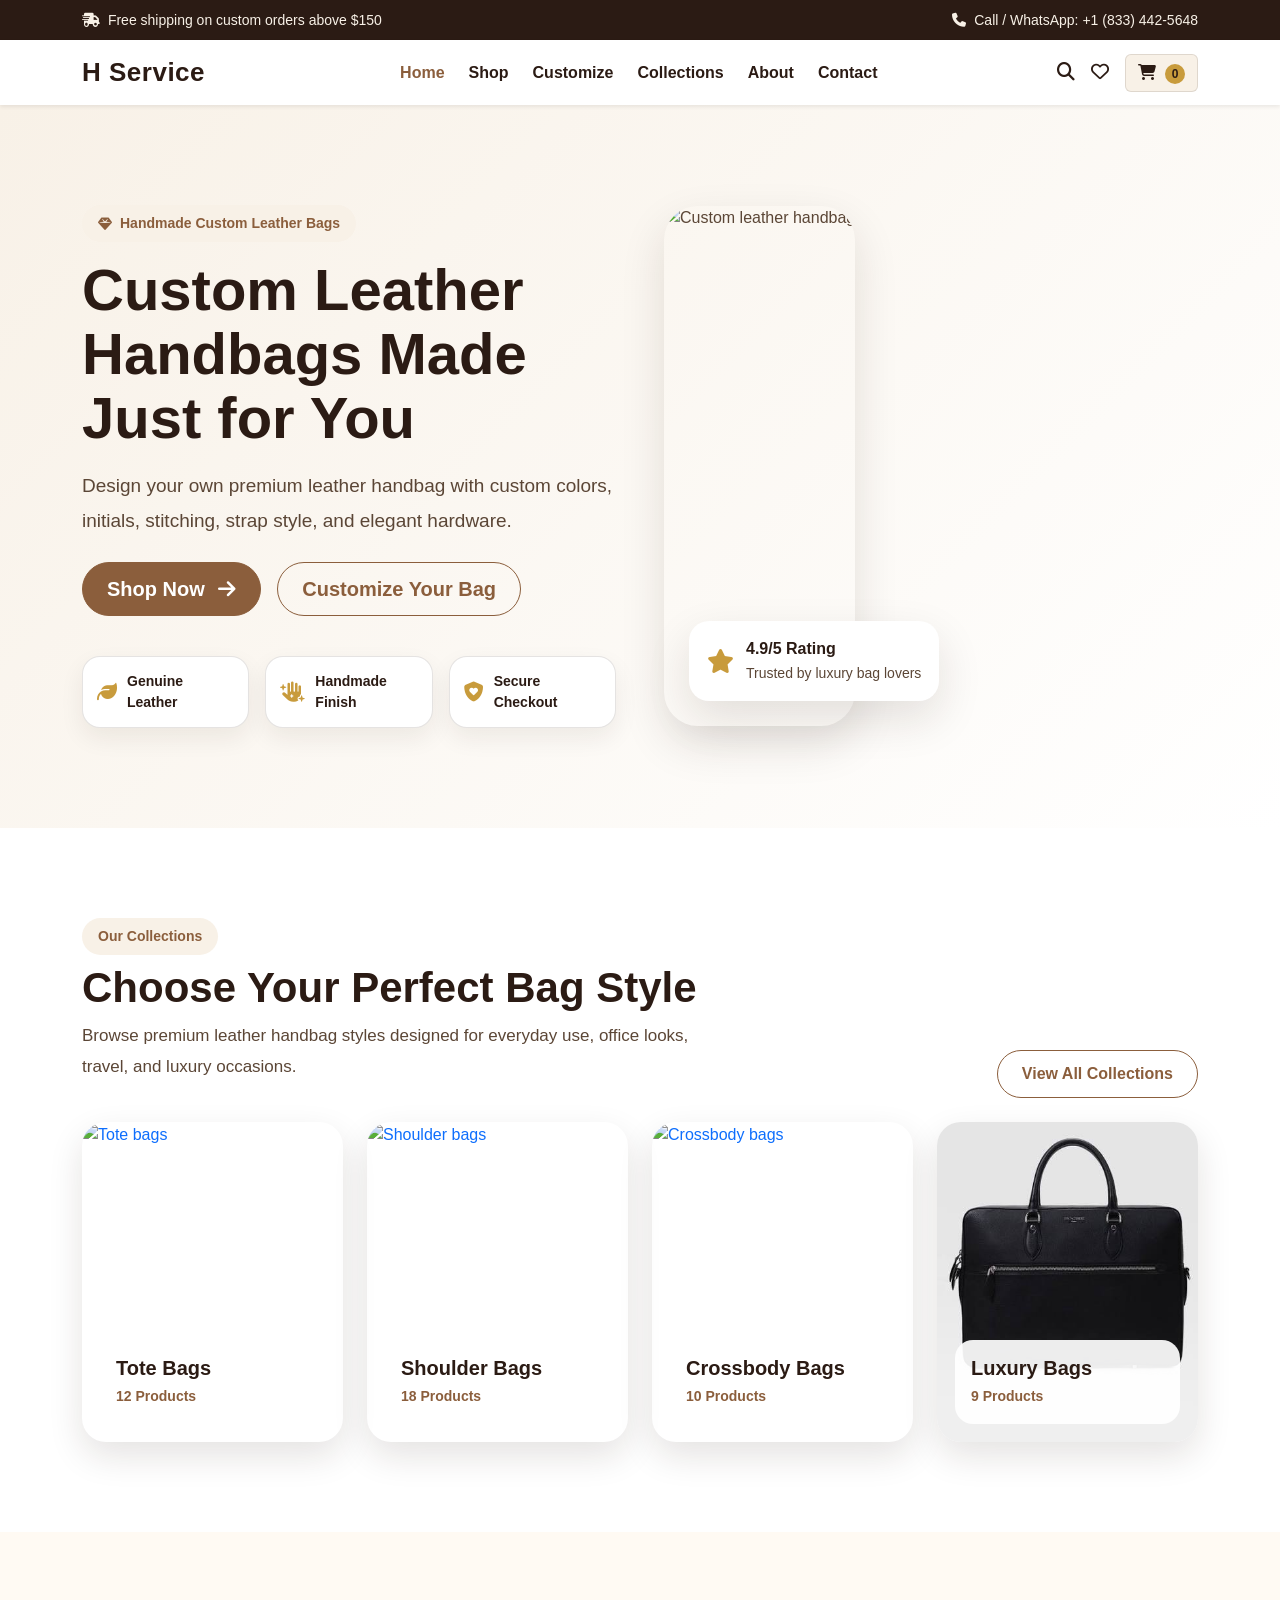
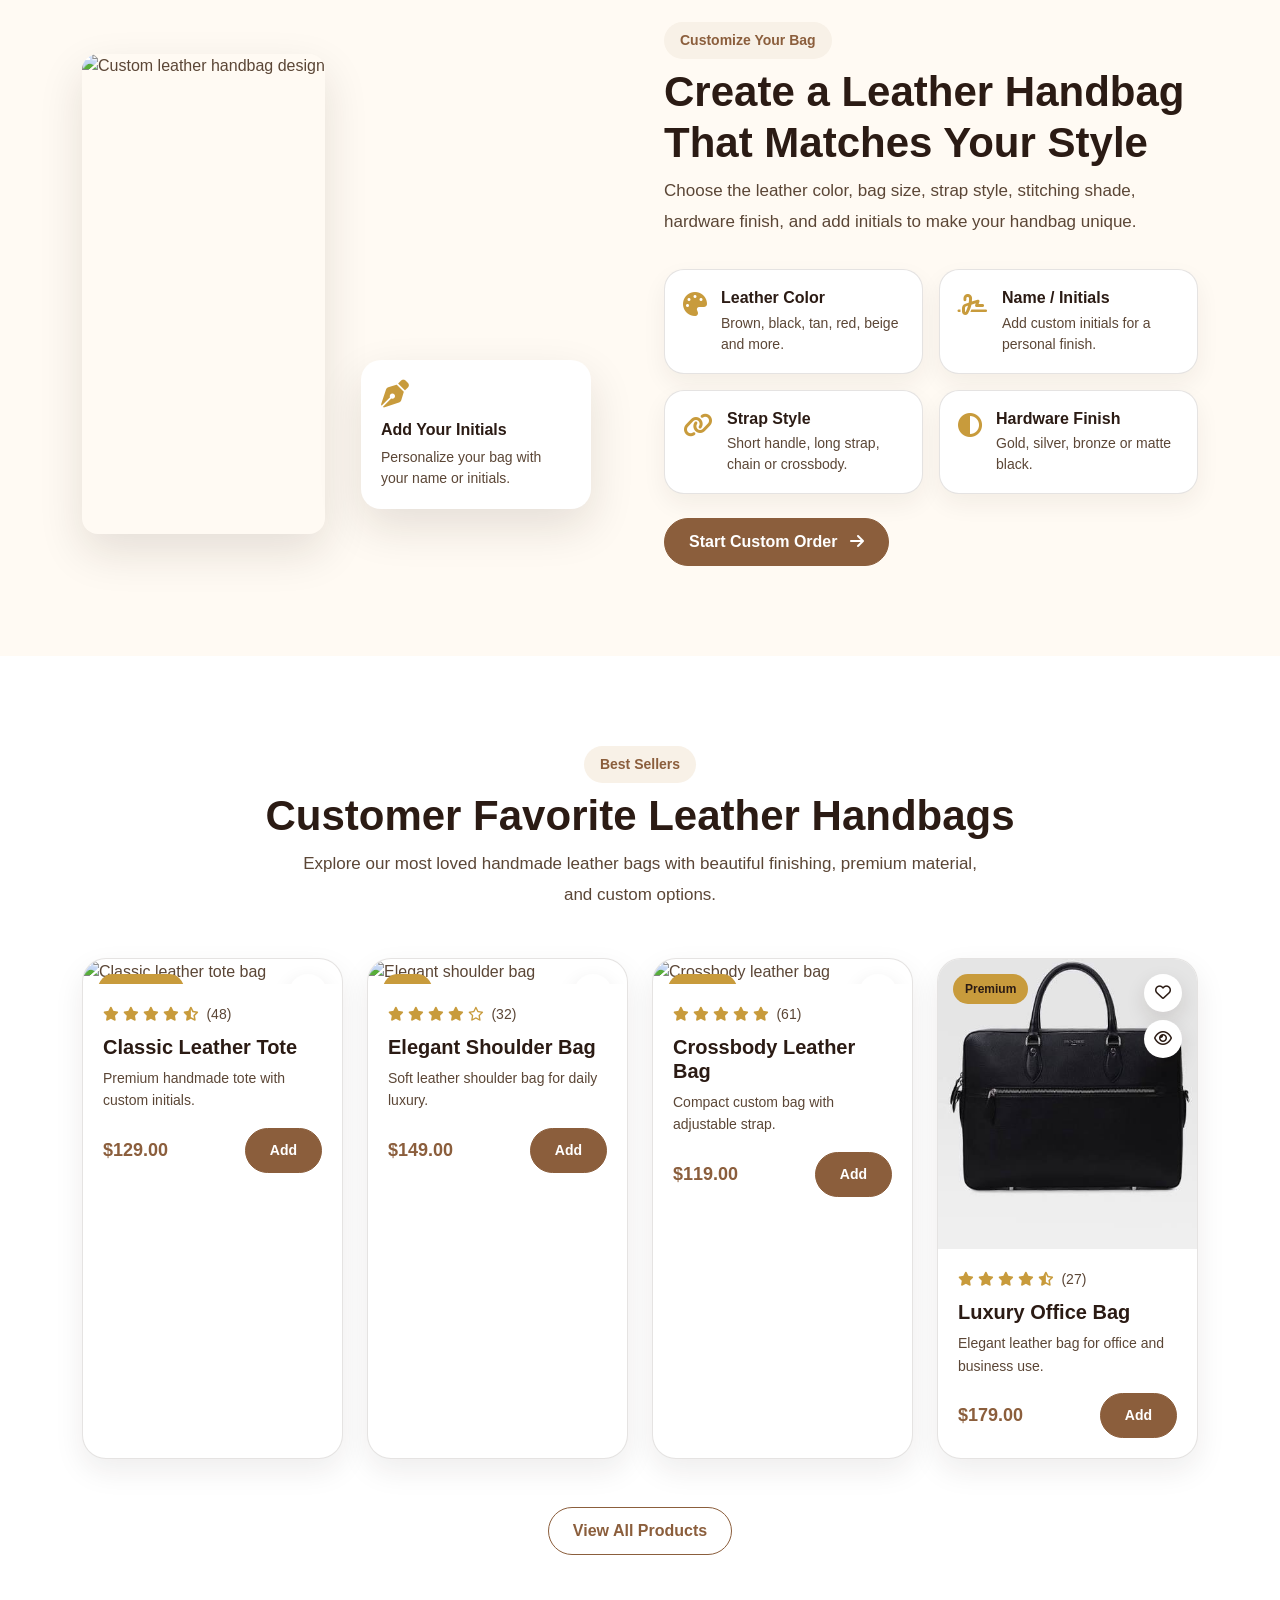
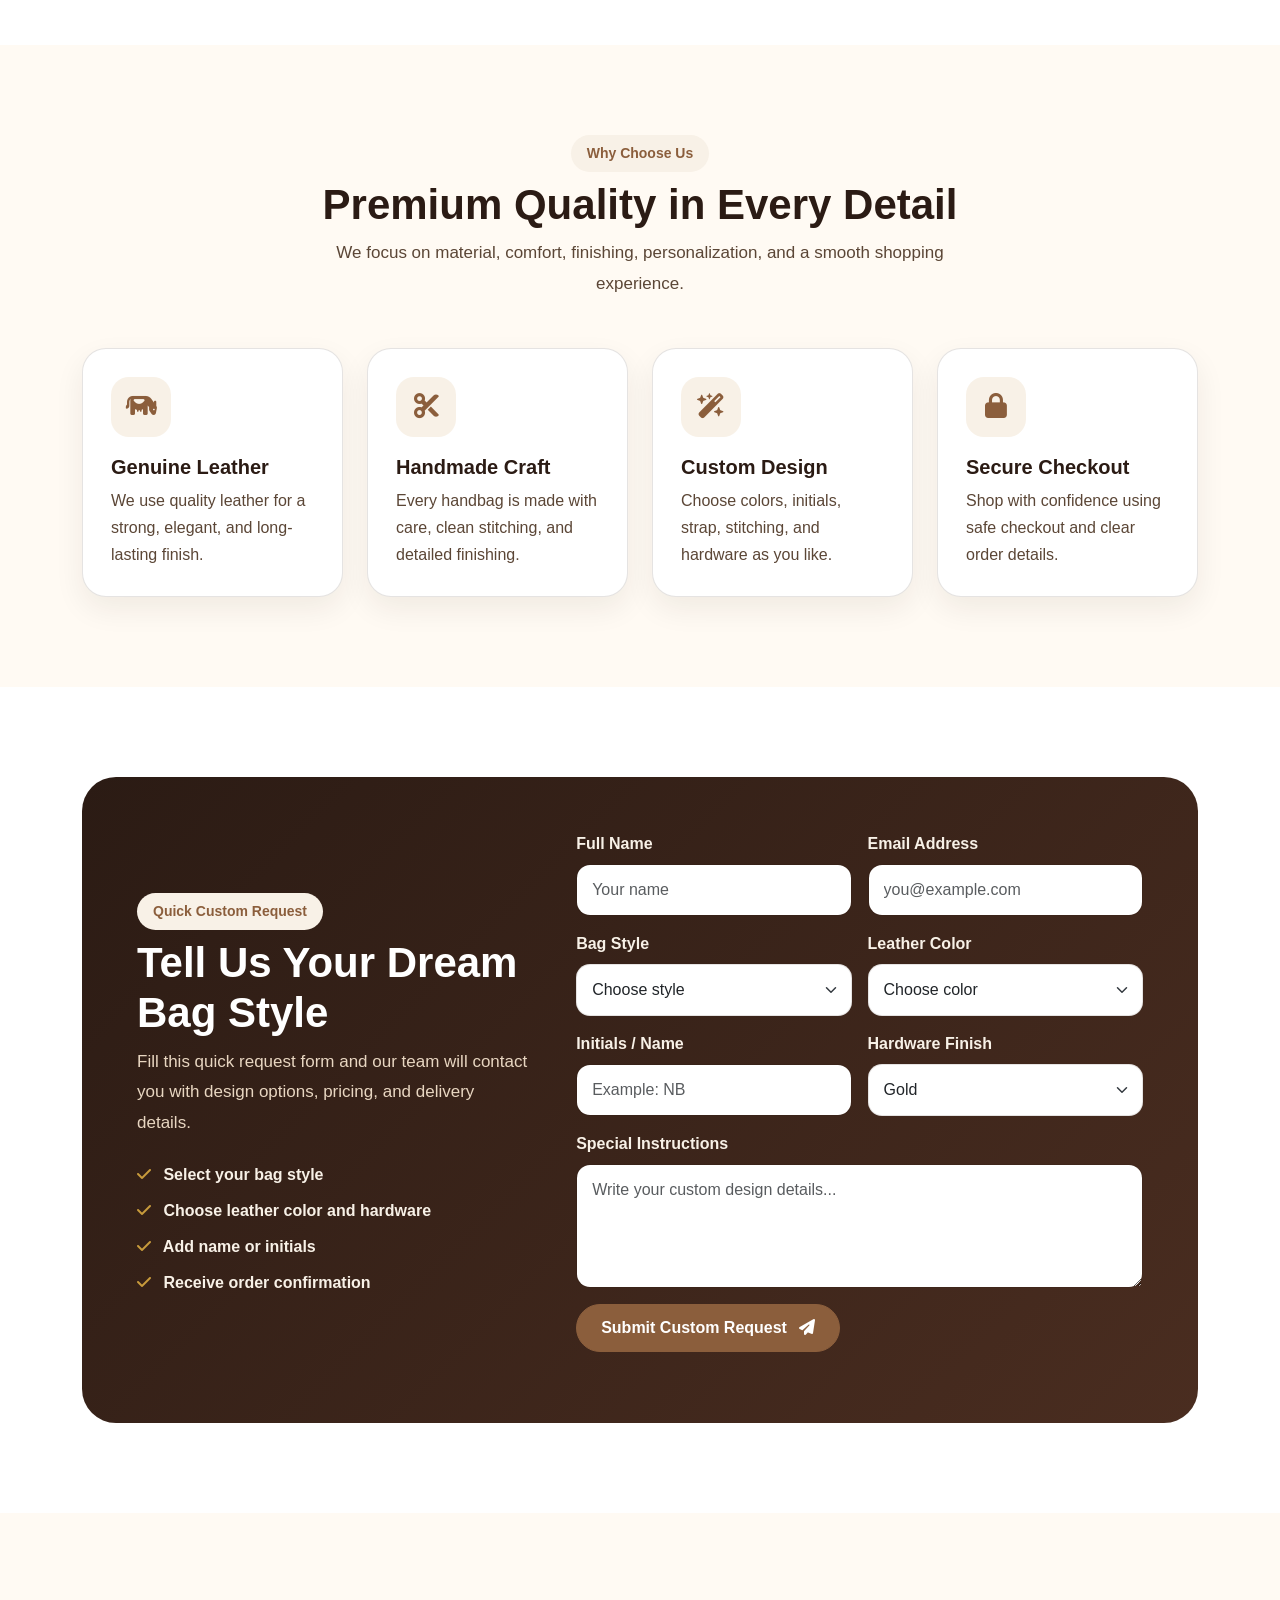
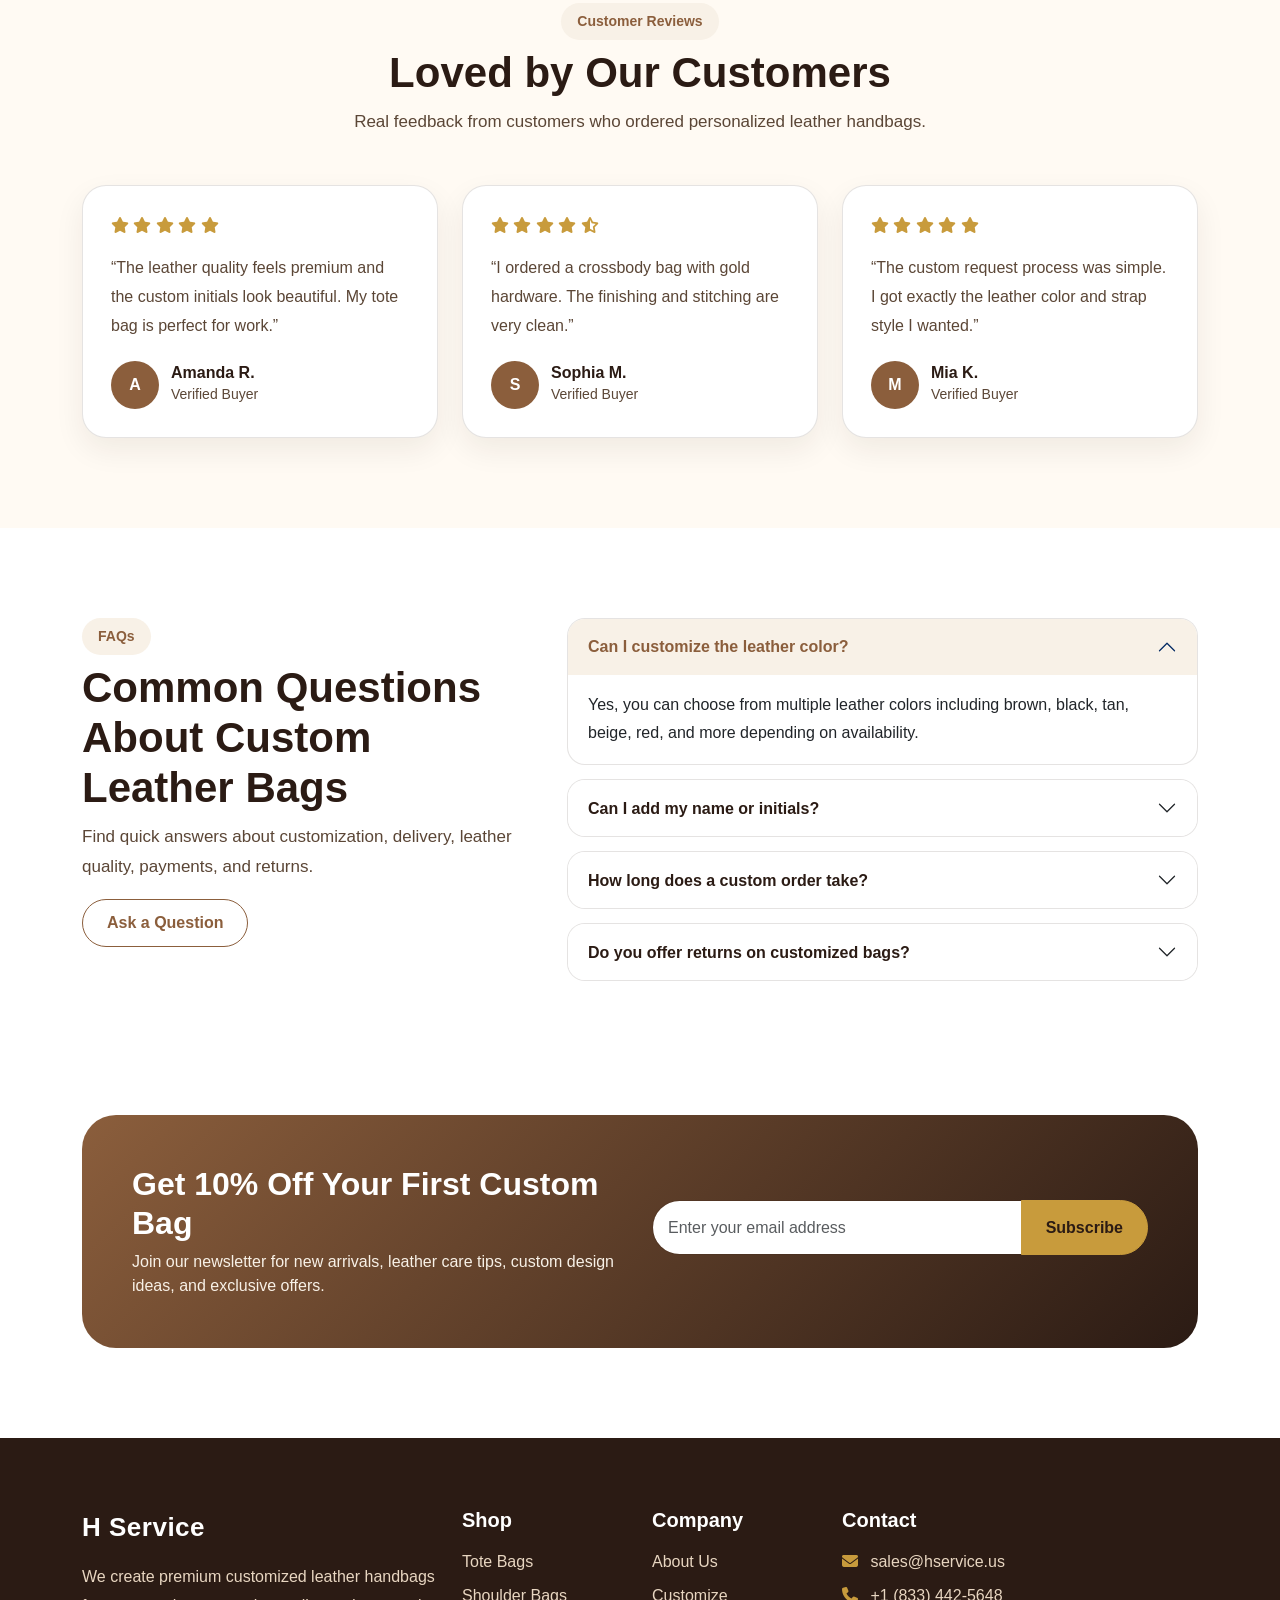
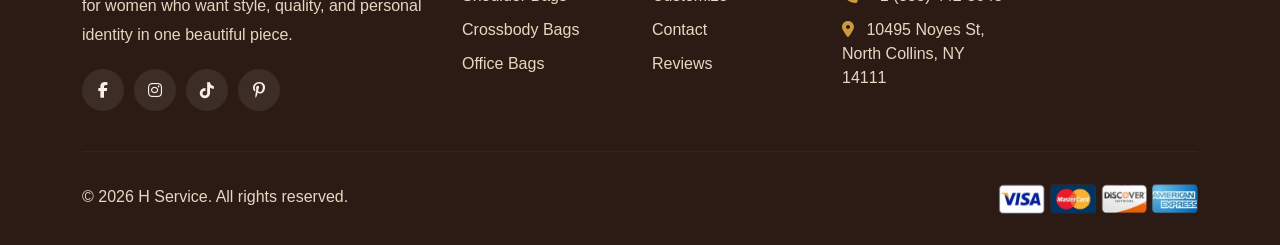
==== commit cb6f42a4: "new update" ====
--- a/index.html
+++ b/index.html
@@ -39,7 +39,7 @@
         <div class="col-md-6 text-md-end mt-2 mt-md-0">
           <small>
             <i class="fa-solid fa-phone me-1"></i>
-            Call / WhatsApp: +1 888 000 1234
+            Call / WhatsApp: +1 (833) 442-5648
           </small>
         </div>
       </div>
@@ -50,9 +50,7 @@
   <nav class="navbar navbar-expand-lg bg-white shadow-sm sticky-top">
     <div class="container">
       <a class="navbar-brand fw-bold brand-logo" href="index.html">
-        <i class="fa-solid fa-bag-shopping me-2"></i>
-        LuxeBags
-      </a>
+      H Service      </a>
 
       <button
         class="navbar-toggler"
@@ -304,7 +302,7 @@
         <div class="col-6 col-lg-3">
           <a href="shop.html" class="category-card">
             <img
-              src="https://images.unsplash.com/photo-1605733160314-4fc7dac4bb16?auto=format&fit=crop&w=700&q=80"
+              src="./images/images (1).jfif"
               alt="Luxury leather bags"
             />
             <div class="category-content">
@@ -571,7 +569,7 @@
           <div class="product-card">
             <div class="product-img-box">
               <img
-                src="https://images.unsplash.com/photo-1605733160314-4fc7dac4bb16?auto=format&fit=crop&w=700&q=80"
+                src="./images/images (1).jfif"
                 alt="Luxury office leather bag"
               />
 
@@ -1083,8 +1081,7 @@
       <div class="row g-4">
         <div class="col-lg-4">
           <a class="footer-logo" href="index.html">
-            <i class="fa-solid fa-bag-shopping me-2"></i>
-            LuxeBags
+           H Service
           </a>
 
           <p class="footer-text mt-3">
@@ -1131,7 +1128,7 @@
           </ul>
         </div>
 
-        <div class="col-6 col-lg-2">
+        <!-- <div class="col-6 col-lg-2">
           <h5>Support</h5>
           <ul class="footer-links">
             <li><a href="#">Shipping Policy</a></li>
@@ -1139,24 +1136,24 @@
             <li><a href="#">Privacy Policy</a></li>
             <li><a href="#">Terms</a></li>
           </ul>
-        </div>
+        </div> -->
 
         <div class="col-6 col-lg-2">
           <h5>Contact</h5>
           <ul class="footer-contact">
             <li>
               <i class="fa-solid fa-envelope"></i>
-              info@luxebags.com
+              sales@hservice.us
             </li>
 
             <li>
               <i class="fa-solid fa-phone"></i>
-              +1 888 000 1234
+              +1 (833) 442-5648
             </li>
 
             <li>
               <i class="fa-solid fa-location-dot"></i>
-              New York, USA
+              10495 Noyes St, North Collins, NY 14111
             </li>
           </ul>
         </div>
@@ -1167,17 +1164,12 @@
       <div class="row align-items-center">
         <div class="col-md-6 text-center text-md-start">
           <p class="copyright mb-0">
-            © 2026 LuxeBags. All rights reserved.
+            © 2026 H Service. All rights reserved.
           </p>
         </div>
 
         <div class="col-md-6 text-center text-md-end mt-2 mt-md-0">
-          <p class="payment-text mb-0">
-            <i class="fa-brands fa-cc-visa"></i>
-            <i class="fa-brands fa-cc-mastercard"></i>
-            <i class="fa-brands fa-cc-paypal"></i>
-            <i class="fa-solid fa-money-bill-wave"></i>
-          </p>
+           <img src="./images/images-removebg-preview(1)(1).png" alt="" width="200px">
         </div>
       </div>
     </div>
